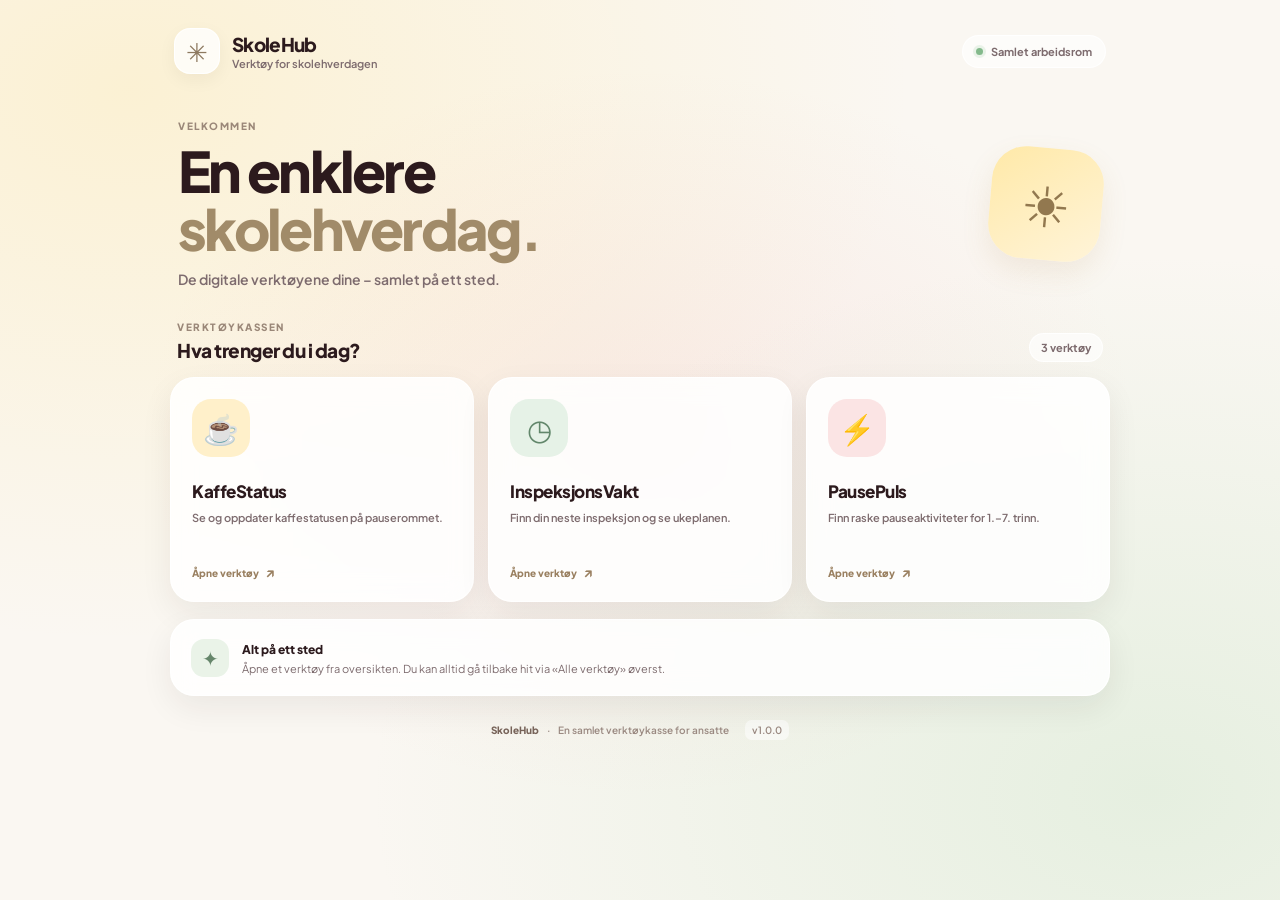
==== index.html @ d15ac7aa "Add files via upload" ====
<!doctype html>
<html lang="no">
<head>
  <meta charset="utf-8">
  <meta name="viewport" content="width=device-width, initial-scale=1">
  <meta name="theme-color" content="#FAF7F2">
  <meta name="description" content="SkoleHub – en samlet verktøykasse for ansatte i skolen.">
  <title>SkoleHub – verktøy for skolehverdagen</title>
  <link rel="preconnect" href="https://fonts.googleapis.com">
  <link rel="preconnect" href="https://fonts.gstatic.com" crossorigin>
  <link href="https://fonts.googleapis.com/css2?family=Plus+Jakarta+Sans:wght@400;500;600;700;800&display=swap" rel="stylesheet">
  <link rel="stylesheet" href="assets/styles.css">
</head>
<body>
  <div class="ambient ambient-one"></div>
  <div class="ambient ambient-two"></div>
  <div class="shell">
    <header class="site-header">
      <a class="brand" href="#hjem" aria-label="SkoleHub – hjem">
        <span class="brand-icon" aria-hidden="true">✳</span>
        <span class="brand-copy"><strong>SkoleHub</strong><small>Verktøy for skolehverdagen</small></span>
      </a>
      <div class="header-right">
        <span class="header-note"><span class="online-dot"></span> Samlet arbeidsrom</span>
      </div>
    </header>

    <main>
      <section id="homeView" class="home-view">
        <div class="welcome">
          <div class="welcome-copy">
            <p class="eyebrow">VELKOMMEN</p>
            <h1>En enklere<br><em>skolehverdag.</em></h1>
            <p class="welcome-text">De digitale verktøyene dine – samlet på ett sted.</p>
          </div>
          <div class="welcome-symbol" aria-hidden="true">☀</div>
        </div>

        <div class="section-heading">
          <div><p class="eyebrow">VERKTØYKASSEN</p><h2>Hva trenger du i dag?</h2></div>
          <span class="tool-count">3 verktøy</span>
        </div>

        <div class="tool-grid">
          <button class="tool-card coffee-card" data-module="kaffestatus">
            <span class="tool-icon" aria-hidden="true">☕</span>
            <span class="tool-content"><strong>KaffeStatus</strong><span>Se og oppdater kaffestatusen på pauserommet.</span><small>Åpne verktøy <b>↗</b></small></span>
          </button>
          <button class="tool-card inspection-card" data-module="inspeksjon">
            <span class="tool-icon" aria-hidden="true">◷</span>
            <span class="tool-content"><strong>InspeksjonsVakt</strong><span>Finn din neste inspeksjon og se ukeplanen.</span><small>Åpne verktøy <b>↗</b></small></span>
          </button>
          <button class="tool-card pause-card" data-module="pausepuls">
            <span class="tool-icon" aria-hidden="true">⚡</span>
            <span class="tool-content"><strong>PausePuls</strong><span>Finn raske pauseaktiviteter for 1.–7. trinn.</span><small>Åpne verktøy <b>↗</b></small></span>
          </button>
        </div>

        <section class="quick-note card">
          <div class="note-icon" aria-hidden="true">✦</div>
          <div><strong>Alt på ett sted</strong><p>Åpne et verktøy fra oversikten. Du kan alltid gå tilbake hit via «Alle verktøy» øverst.</p></div>
        </section>
      </section>

      <section id="moduleView" class="module-view" hidden>
        <div class="module-toolbar">
          <button id="backHome" class="back-button" type="button"><span aria-hidden="true">←</span> Alle verktøy</button>
          <div class="module-heading"><span id="moduleIcon" class="module-heading-icon">☕</span><div><p class="eyebrow">SKOLEHUB · VERKTØY</p><h1 id="moduleTitle">KaffeStatus</h1></div></div>
          <span id="moduleSubtitle" class="module-subtitle">Pauserommet på arbeidsplassen</span>
        </div>
        <div class="module-surface">
          <iframe id="moduleFrame" title="SkoleHub-verktøy" loading="lazy"></iframe>
        </div>
      </section>
    </main>

    <footer class="site-footer"><span>SkoleHub</span><span>·</span><span>En samlet verktøykasse for ansatte</span><span class="footer-version">v1.0.0</span></footer>
  </div>
  <script src="assets/app.js"></script>
</body>
</html>
---- assets/styles.css ----
:root{--bg:#FAF7F2;--ink:#2C1A1D;--muted:#7D6B6E;--card:rgba(255,255,255,.86);--line:rgba(255,255,255,.92);--shadow:0 12px 32px rgba(44,26,29,.07);--radius:24px;--jakarta:'Plus Jakarta Sans',-apple-system,BlinkMacSystemFont,sans-serif}
*{box-sizing:border-box}html{min-height:100%;scroll-behavior:smooth}body{margin:0;min-height:100vh;background-color:var(--bg);background-image:radial-gradient(at 10% 10%,rgba(255,224,130,.27) 0,transparent 48%),radial-gradient(at 90% 88%,rgba(165,214,167,.24) 0,transparent 48%),radial-gradient(at 50% 48%,rgba(239,154,154,.14) 0,transparent 55%);background-attachment:fixed;color:var(--ink);font-family:var(--jakarta);padding:28px 18px 18px;-webkit-font-smoothing:antialiased}
button,a{font:inherit;-webkit-tap-highlight-color:transparent}button{cursor:pointer}.shell{width:100%;max-width:940px;margin:0 auto;position:relative}.site-header{display:flex;align-items:center;justify-content:space-between;margin:0 0 35px;padding:0 4px}.brand{display:flex;align-items:center;gap:12px;color:inherit;text-decoration:none}.brand-icon{width:46px;height:46px;display:grid;place-items:center;background:rgba(255,255,255,.78);border:1px solid var(--line);border-radius:16px;box-shadow:0 6px 18px rgba(44,26,29,.05);font-size:26px;color:#8D7960}.brand-copy{display:flex;flex-direction:column;gap:1px}.brand-copy strong{font-size:19px;font-weight:800;letter-spacing:-.7px}.brand-copy small{font-size:11px;font-weight:600;color:var(--muted)}.header-note{display:inline-flex;align-items:center;gap:8px;padding:9px 13px;border-radius:99px;background:rgba(255,255,255,.62);border:1px solid rgba(255,255,255,.9);font-size:11px;font-weight:700;color:var(--muted)}.online-dot{width:7px;height:7px;border-radius:50%;background:#83B98B;box-shadow:0 0 0 3px rgba(131,185,139,.16)}
.welcome{display:flex;align-items:center;justify-content:space-between;gap:25px;padding:10px 8px 32px}.eyebrow{font-size:10px;line-height:1.4;letter-spacing:1.5px;font-weight:800;color:#9A8778;margin:0 0 9px}.welcome h1{font-size:clamp(36px,6vw,56px);line-height:1.03;letter-spacing:-2.7px;font-weight:800;margin:0;color:var(--ink)}.welcome h1 em{font-style:normal;color:#A18B69}.welcome-text{font-size:14px;color:var(--muted);font-weight:600;margin:13px 0 0}.welcome-symbol{width:112px;height:112px;flex:0 0 112px;border-radius:34px;background:linear-gradient(145deg,#FFE9A8,#FFF4D9);display:grid;place-items:center;font-size:56px;color:#92784F;box-shadow:0 12px 28px rgba(171,133,66,.12);transform:rotate(5deg)}
.section-heading{display:flex;align-items:end;justify-content:space-between;gap:12px;margin:0 7px 15px}.section-heading .eyebrow{margin-bottom:4px}.section-heading h2{font-size:19px;letter-spacing:-.5px;margin:0;font-weight:800}.tool-count{font-size:11px;font-weight:700;color:var(--muted);background:rgba(255,255,255,.62);padding:7px 11px;border-radius:99px;border:1px solid rgba(255,255,255,.86)}
.tool-grid{display:grid;grid-template-columns:repeat(3,minmax(0,1fr));gap:14px}.tool-card{display:flex;flex-direction:column;align-items:flex-start;gap:23px;min-height:218px;text-align:left;padding:21px;border:1px solid rgba(255,255,255,.92);border-radius:var(--radius);background:var(--card);box-shadow:var(--shadow);color:var(--ink);transition:transform .18s ease,box-shadow .18s ease,border-color .18s ease;backdrop-filter:blur(12px)}.tool-card:hover{transform:translateY(-3px);box-shadow:0 17px 34px rgba(44,26,29,.1);border-color:#fff}.tool-card:focus-visible,.back-button:focus-visible{outline:3px solid #C4A979;outline-offset:3px}.tool-icon{height:58px;width:58px;border-radius:19px;display:grid;place-items:center;font-size:29px}.coffee-card .tool-icon{background:#FFF0CA}.inspection-card .tool-icon{background:#E6F2E7;color:#62876B}.pause-card .tool-icon{background:#FBE4E4;color:#A75F61}.tool-content{display:flex;flex-direction:column;align-items:flex-start;gap:7px}.tool-content strong{font-size:17px;font-weight:800;letter-spacing:-.5px}.tool-content>span{min-height:42px;font-size:11px;line-height:1.55;font-weight:600;color:var(--muted)}.tool-content small{margin-top:4px;font-size:10px;font-weight:800;color:#9A8061}.tool-content small b{font-size:14px;margin-left:4px}
.card{background:var(--card);border:1px solid var(--line);border-radius:var(--radius);box-shadow:var(--shadow);backdrop-filter:blur(12px)}.quick-note{display:flex;align-items:center;gap:13px;padding:17px 20px;margin-top:17px}.note-icon{width:38px;height:38px;flex:0 0 38px;border-radius:13px;background:#EAF3E8;display:grid;place-items:center;color:#66866B;font-size:20px}.quick-note strong{font-size:12px;font-weight:800}.quick-note p{margin:3px 0 0;font-size:11px;line-height:1.5;color:var(--muted)}
.module-toolbar{display:grid;grid-template-columns:auto 1fr auto;align-items:center;gap:17px;padding:0 4px 17px}.back-button{display:inline-flex;align-items:center;gap:8px;border:1px solid rgba(255,255,255,.9);background:rgba(255,255,255,.7);color:#6F5C52;border-radius:14px;padding:11px 14px;font-size:11px;font-weight:800;box-shadow:0 5px 15px rgba(44,26,29,.04);white-space:nowrap}.back-button span{font-size:17px;line-height:10px}.module-heading{display:flex;align-items:center;gap:11px;min-width:0}.module-heading-icon{width:43px;height:43px;flex:0 0 43px;display:grid;place-items:center;border-radius:14px;background:rgba(255,255,255,.8);font-size:22px;box-shadow:0 5px 15px rgba(44,26,29,.04)}.module-heading .eyebrow{margin:0 0 3px;font-size:9px}.module-heading h1{font-size:19px;line-height:1.2;letter-spacing:-.5px;margin:0;font-weight:800}.module-subtitle{font-size:10px;font-weight:700;color:var(--muted);text-align:right}.module-surface{padding:16px 12px 8px;min-height:600px;border:1px solid rgba(255,255,255,.86);border-radius:28px;background:rgba(255,255,255,.34);box-shadow:inset 0 1px 0 rgba(255,255,255,.7);overflow:hidden}.module-surface iframe{display:block;width:100%;height:720px;border:0;background:transparent;overflow:hidden} .site-footer{display:flex;justify-content:center;align-items:center;gap:8px;padding:24px 8px 5px;color:#9B8A82;font-size:10px;font-weight:600}.site-footer>span:first-child{font-weight:800;color:#78645A}.footer-version{margin-left:8px;padding:4px 7px;border-radius:7px;background:rgba(255,255,255,.55)}[hidden]{display:none!important}
@media(max-width:720px){body{padding:18px 13px 14px}.site-header{margin-bottom:24px}.welcome{padding:5px 5px 26px}.welcome-symbol{width:84px;height:84px;flex-basis:84px;border-radius:27px;font-size:42px}.tool-grid{grid-template-columns:1fr;gap:10px}.tool-card{min-height:0;flex-direction:row;align-items:center;gap:15px;padding:16px;border-radius:20px}.tool-icon{width:52px;height:52px;flex:0 0 52px;border-radius:16px}.tool-content{gap:4px}.tool-content>span{min-height:0}.tool-content small{margin-top:1px}.module-toolbar{grid-template-columns:auto 1fr;gap:12px}.module-subtitle{grid-column:2;text-align:left;margin-top:-7px}.module-surface{padding:9px 5px 5px;border-radius:22px}.module-surface iframe{height:800px}.header-note{font-size:0;padding:9px}.online-dot{width:8px;height:8px}}
@media(max-width:420px){.welcome h1{font-size:39px}.welcome-symbol{width:70px;height:70px;flex-basis:70px;font-size:35px}.module-heading h1{font-size:17px}.back-button{padding:10px;font-size:10px}.module-heading-icon{height:38px;width:38px;flex-basis:38px}.site-footer{font-size:9px;flex-wrap:wrap}}
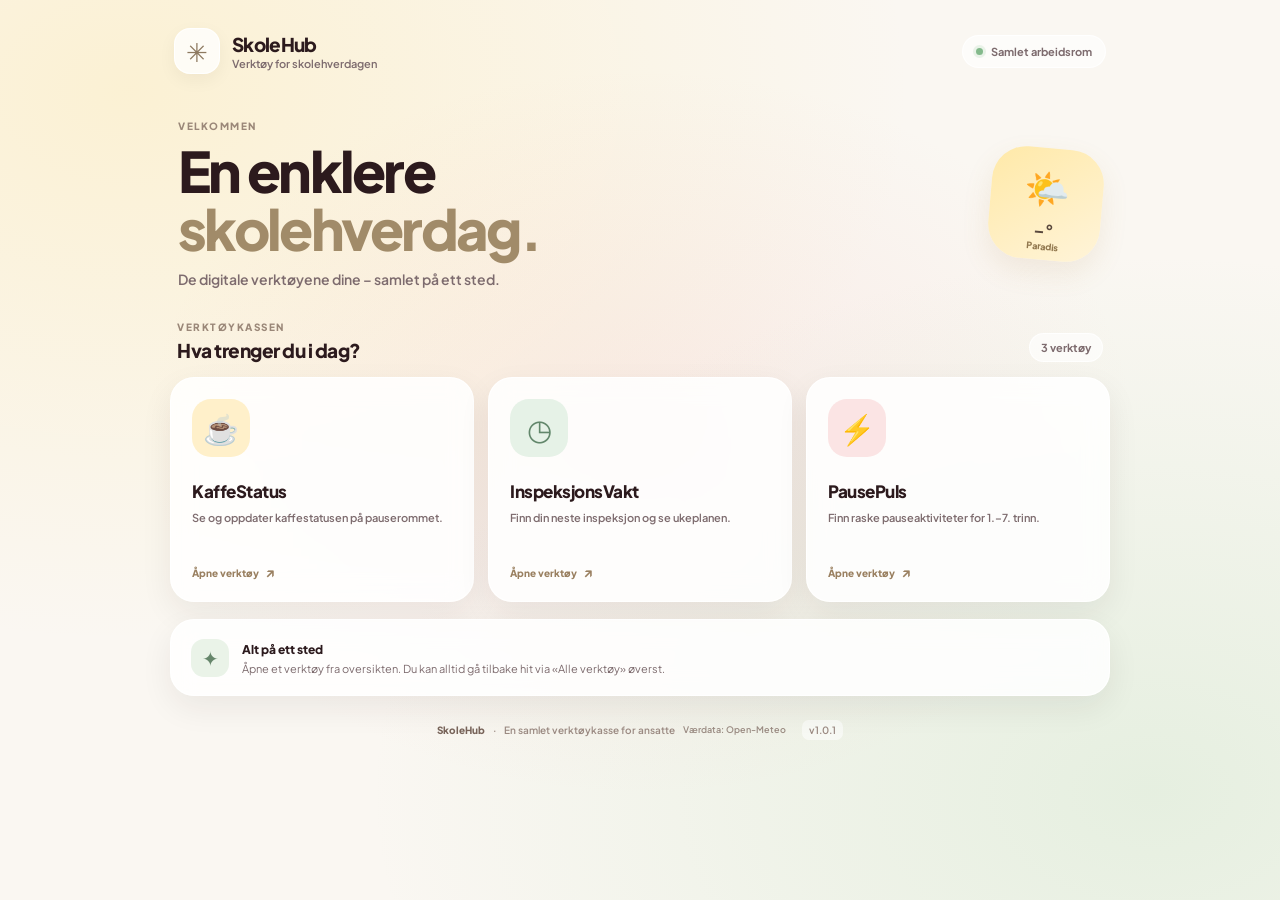
==== commit 067ba37e: "Add files via upload" ====
--- a/index.html
+++ b/index.html
@@ -33,7 +33,11 @@
             <h1>En enklere<br><em>skolehverdag.</em></h1>
             <p class="welcome-text">De digitale verktøyene dine – samlet på ett sted.</p>
           </div>
-          <div class="welcome-symbol" aria-hidden="true">☀</div>
+          <button class="welcome-symbol weather-widget" id="weatherWidget" type="button" aria-label="Henter værmelding for Paradis, Bergen" title="Værmelding for Paradis, Bergen">
+            <span class="weather-icon" id="weatherIcon" aria-hidden="true">☀</span>
+            <strong class="weather-temp" id="weatherTemp">…°</strong>
+            <small class="weather-label" id="weatherLabel">Paradis</small>
+          </button>
         </div>
 
         <div class="section-heading">
@@ -74,7 +78,7 @@
       </section>
     </main>
 
-    <footer class="site-footer"><span>SkoleHub</span><span>·</span><span>En samlet verktøykasse for ansatte</span><span class="footer-version">v1.0.0</span></footer>
+    <footer class="site-footer"><span>SkoleHub</span><span>·</span><span>En samlet verktøykasse for ansatte</span><span class="weather-credit">Værdata: Open-Meteo</span><span class="footer-version">v1.0.1</span></footer>
   </div>
   <script src="assets/app.js"></script>
 </body>
--- a/assets/styles.css
+++ b/assets/styles.css
@@ -8,3 +8,16 @@
 .module-toolbar{display:grid;grid-template-columns:auto 1fr auto;align-items:center;gap:17px;padding:0 4px 17px}.back-button{display:inline-flex;align-items:center;gap:8px;border:1px solid rgba(255,255,255,.9);background:rgba(255,255,255,.7);color:#6F5C52;border-radius:14px;padding:11px 14px;font-size:11px;font-weight:800;box-shadow:0 5px 15px rgba(44,26,29,.04);white-space:nowrap}.back-button span{font-size:17px;line-height:10px}.module-heading{display:flex;align-items:center;gap:11px;min-width:0}.module-heading-icon{width:43px;height:43px;flex:0 0 43px;display:grid;place-items:center;border-radius:14px;background:rgba(255,255,255,.8);font-size:22px;box-shadow:0 5px 15px rgba(44,26,29,.04)}.module-heading .eyebrow{margin:0 0 3px;font-size:9px}.module-heading h1{font-size:19px;line-height:1.2;letter-spacing:-.5px;margin:0;font-weight:800}.module-subtitle{font-size:10px;font-weight:700;color:var(--muted);text-align:right}.module-surface{padding:16px 12px 8px;min-height:600px;border:1px solid rgba(255,255,255,.86);border-radius:28px;background:rgba(255,255,255,.34);box-shadow:inset 0 1px 0 rgba(255,255,255,.7);overflow:hidden}.module-surface iframe{display:block;width:100%;height:720px;border:0;background:transparent;overflow:hidden} .site-footer{display:flex;justify-content:center;align-items:center;gap:8px;padding:24px 8px 5px;color:#9B8A82;font-size:10px;font-weight:600}.site-footer>span:first-child{font-weight:800;color:#78645A}.footer-version{margin-left:8px;padding:4px 7px;border-radius:7px;background:rgba(255,255,255,.55)}[hidden]{display:none!important}
 @media(max-width:720px){body{padding:18px 13px 14px}.site-header{margin-bottom:24px}.welcome{padding:5px 5px 26px}.welcome-symbol{width:84px;height:84px;flex-basis:84px;border-radius:27px;font-size:42px}.tool-grid{grid-template-columns:1fr;gap:10px}.tool-card{min-height:0;flex-direction:row;align-items:center;gap:15px;padding:16px;border-radius:20px}.tool-icon{width:52px;height:52px;flex:0 0 52px;border-radius:16px}.tool-content{gap:4px}.tool-content>span{min-height:0}.tool-content small{margin-top:1px}.module-toolbar{grid-template-columns:auto 1fr;gap:12px}.module-subtitle{grid-column:2;text-align:left;margin-top:-7px}.module-surface{padding:9px 5px 5px;border-radius:22px}.module-surface iframe{height:800px}.header-note{font-size:0;padding:9px}.online-dot{width:8px;height:8px}}
 @media(max-width:420px){.welcome h1{font-size:39px}.welcome-symbol{width:70px;height:70px;flex-basis:70px;font-size:35px}.module-heading h1{font-size:17px}.back-button{padding:10px;font-size:10px}.module-heading-icon{height:38px;width:38px;flex-basis:38px}.site-footer{font-size:9px;flex-wrap:wrap}}
+
+/* Live værkort for Paradis, Bergen */
+.weather-widget{border:0;cursor:pointer;transform:rotate(5deg);font-family:inherit;gap:0;grid-template-rows:1fr auto auto;padding:9px 5px 8px;transition:transform .2s ease,box-shadow .2s ease}
+.weather-widget:hover{transform:rotate(0) translateY(-2px);box-shadow:0 16px 30px rgba(171,133,66,.18)}
+.weather-icon{font-size:37px;line-height:1}
+.weather-temp{font-size:17px;line-height:1.1;color:#59483D;margin-top:3px}
+.weather-label{font-size:9px;font-weight:800;color:#92784F;line-height:1.1;margin-top:2px}
+.weather-widget.is-rain{background:linear-gradient(145deg,#DCEAF3,#F2F7FA);box-shadow:0 12px 28px rgba(89,125,151,.12)}
+.weather-widget.is-cloud{background:linear-gradient(145deg,#E8E9EA,#F7F7F4)}
+.weather-widget.is-snow{background:linear-gradient(145deg,#E5F0F8,#F8FBFD)}
+.weather-credit{font-size:9px;color:#9A8B82}
+@media(max-width:720px){.weather-widget{width:84px;height:84px;flex-basis:84px;border-radius:27px;font-size:inherit}.weather-icon{font-size:29px}.weather-temp{font-size:15px}.weather-label{font-size:8px}}
+@media(max-width:420px){.weather-widget{width:70px;height:70px;flex-basis:70px;border-radius:23px;padding:6px 3px}.weather-icon{font-size:25px}.weather-temp{font-size:13px}.weather-label{font-size:7px}}
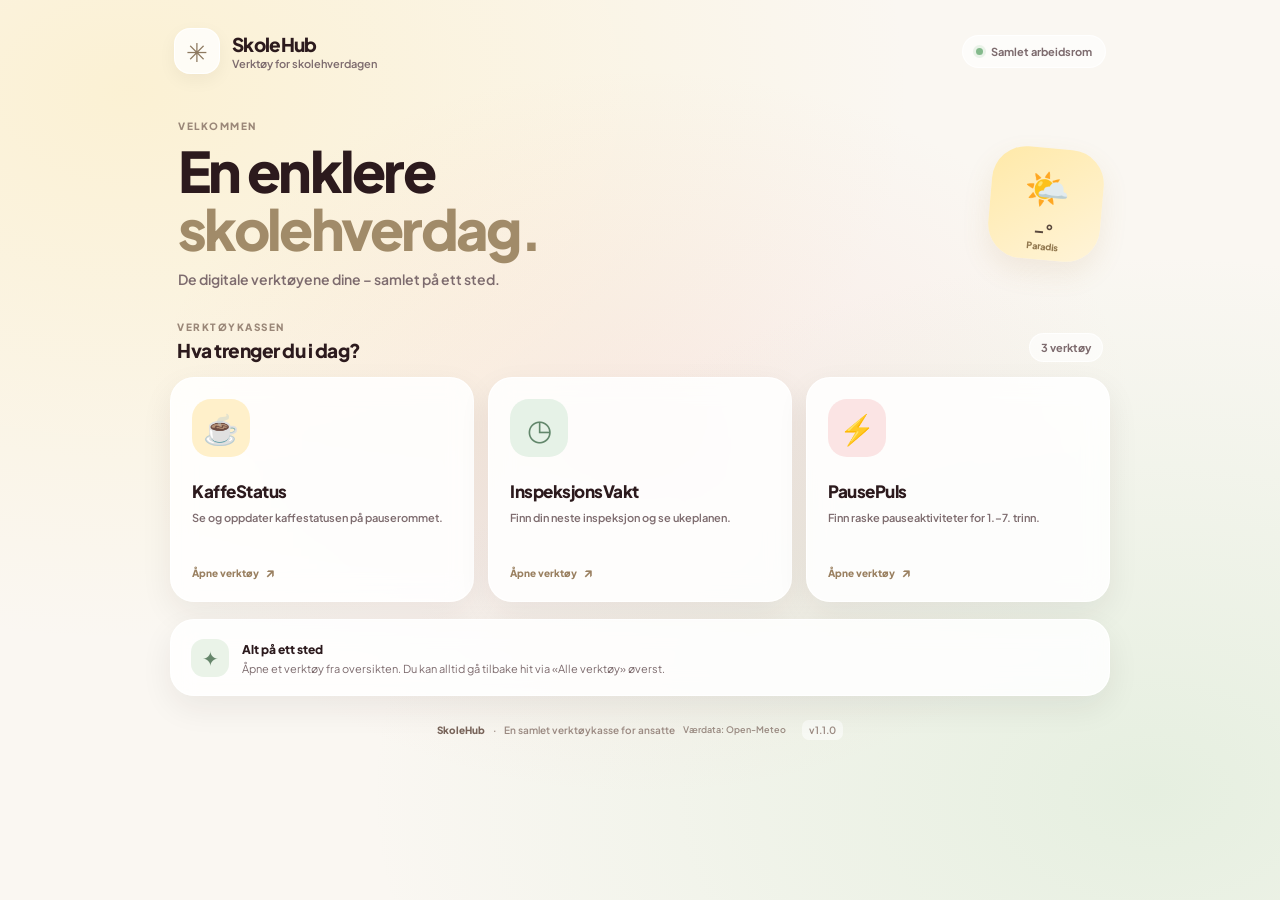
==== commit 6878b376: "Add files via upload" ====
--- a/index.html
+++ b/index.html
@@ -78,7 +78,7 @@
       </section>
     </main>
 
-    <footer class="site-footer"><span>SkoleHub</span><span>·</span><span>En samlet verktøykasse for ansatte</span><span class="weather-credit">Værdata: Open-Meteo</span><span class="footer-version">v1.0.1</span></footer>
+    <footer class="site-footer"><span>SkoleHub</span><span>·</span><span>En samlet verktøykasse for ansatte</span><span class="weather-credit">Værdata: Open-Meteo</span><span class="footer-version">v1.1.0</span></footer>
   </div>
   <script src="assets/app.js"></script>
 </body>
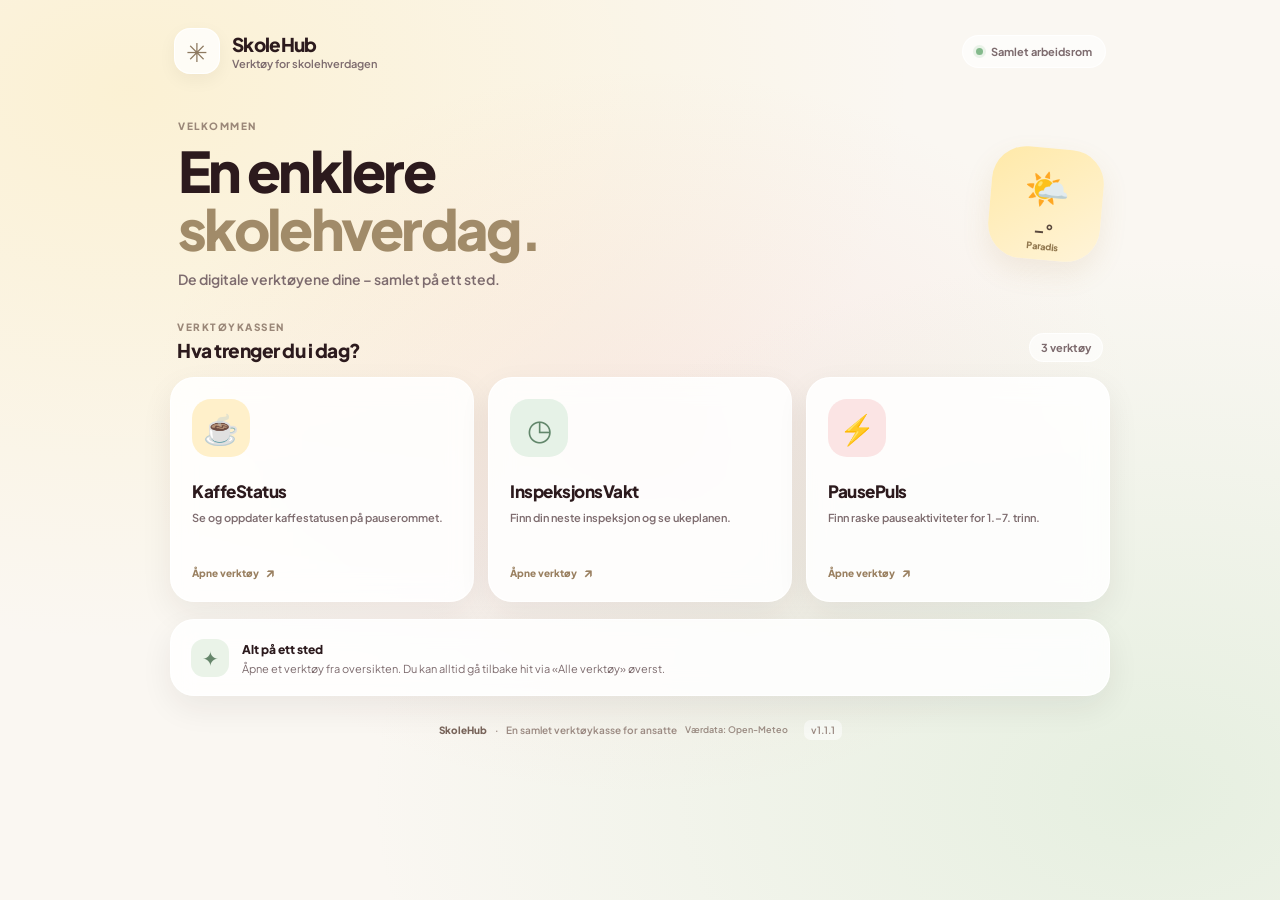
==== commit 16648e81: "Add files via upload" ====
--- a/index.html
+++ b/index.html
@@ -78,7 +78,7 @@
       </section>
     </main>
 
-    <footer class="site-footer"><span>SkoleHub</span><span>·</span><span>En samlet verktøykasse for ansatte</span><span class="weather-credit">Værdata: Open-Meteo</span><span class="footer-version">v1.1.0</span></footer>
+    <footer class="site-footer"><span>SkoleHub</span><span>·</span><span>En samlet verktøykasse for ansatte</span><span class="weather-credit">Værdata: Open-Meteo</span><span class="footer-version">v1.1.1</span></footer>
   </div>
   <script src="assets/app.js"></script>
 </body>
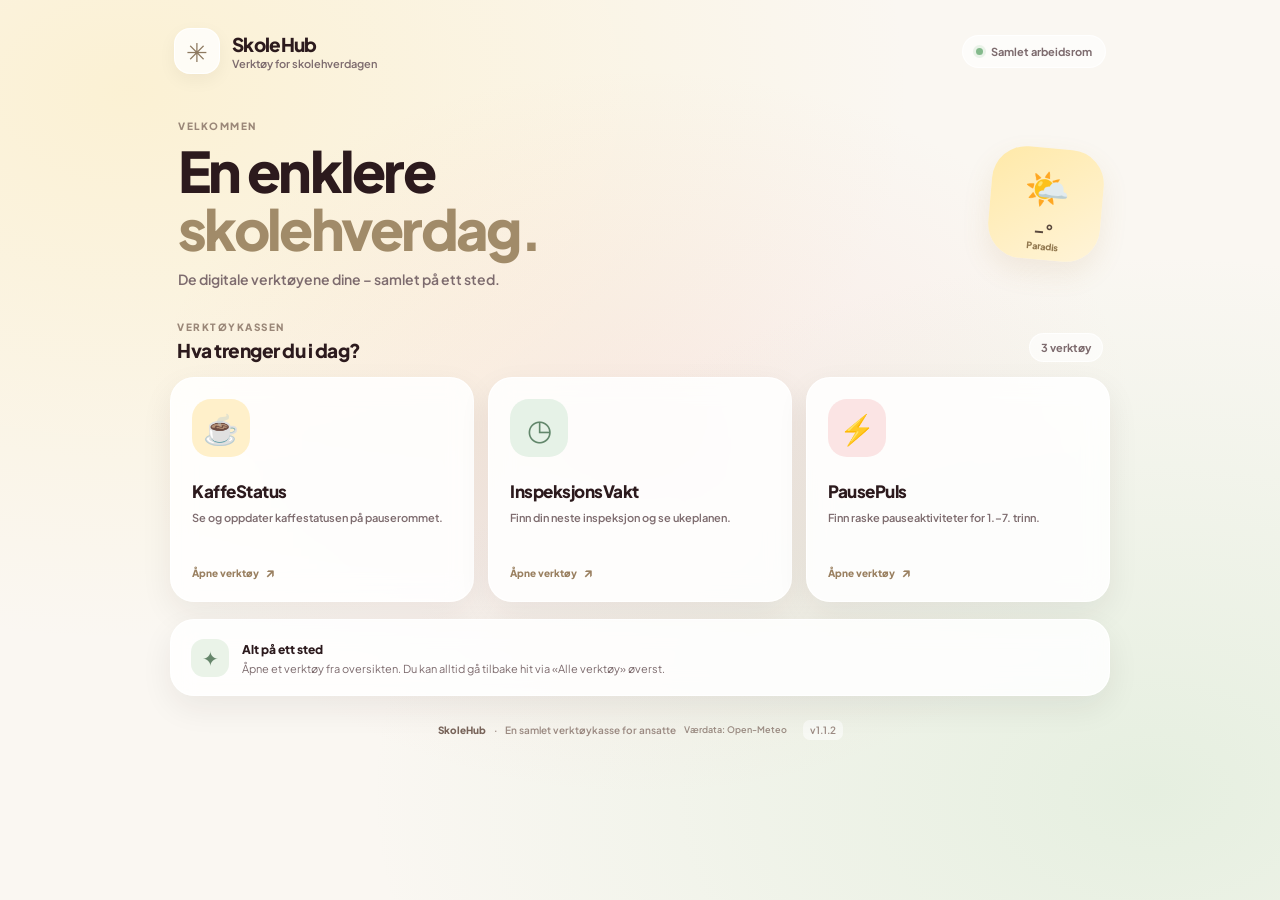
==== commit 7a4eee7e: "Add files via upload" ====
--- a/index.html
+++ b/index.html
@@ -78,7 +78,7 @@
       </section>
     </main>
 
-    <footer class="site-footer"><span>SkoleHub</span><span>·</span><span>En samlet verktøykasse for ansatte</span><span class="weather-credit">Værdata: Open-Meteo</span><span class="footer-version">v1.1.1</span></footer>
+    <footer class="site-footer"><span>SkoleHub</span><span>·</span><span>En samlet verktøykasse for ansatte</span><span class="weather-credit">Værdata: Open-Meteo</span><span class="footer-version">v1.1.2</span></footer>
   </div>
   <script src="assets/app.js"></script>
 </body>
--- a/assets/styles.css
+++ b/assets/styles.css
@@ -21,3 +21,6 @@
 .weather-credit{font-size:9px;color:#9A8B82}
 @media(max-width:720px){.weather-widget{width:84px;height:84px;flex-basis:84px;border-radius:27px;font-size:inherit}.weather-icon{font-size:29px}.weather-temp{font-size:15px}.weather-label{font-size:8px}}
 @media(max-width:420px){.weather-widget{width:70px;height:70px;flex-basis:70px;border-radius:23px;padding:6px 3px}.weather-icon{font-size:25px}.weather-temp{font-size:13px}.weather-label{font-size:7px}}
+
+/* Nattfarger på værkortet etter lokal solnedgang. */
+.weather-widget.is-night{background:linear-gradient(145deg,#E2E5F2,#F3F1F7);box-shadow:0 12px 28px rgba(91,101,139,.12)}
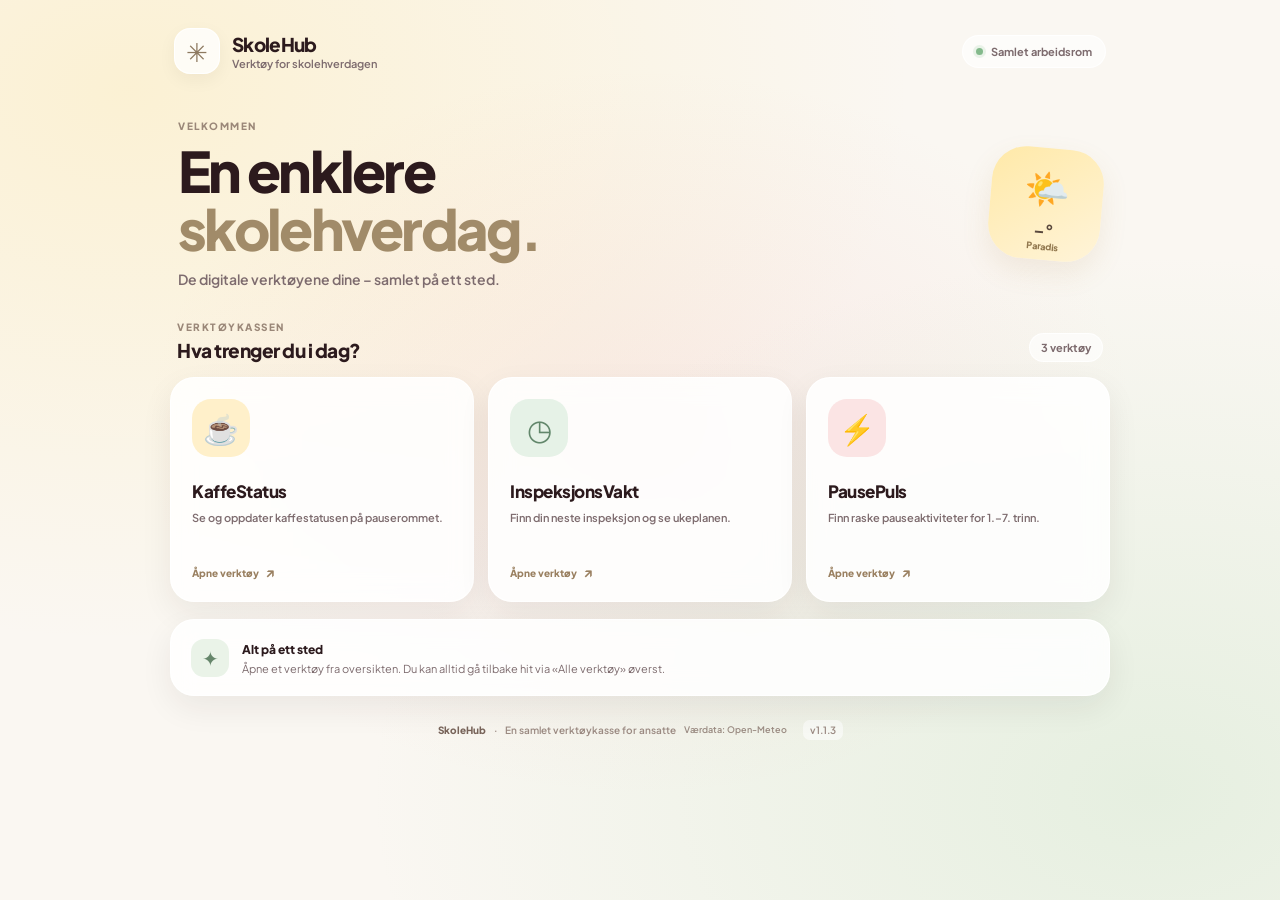
==== commit 0a9284a0: "Add files via upload" ====
--- a/index.html
+++ b/index.html
@@ -78,8 +78,8 @@
       </section>
     </main>
 
-    <footer class="site-footer"><span>SkoleHub</span><span>·</span><span>En samlet verktøykasse for ansatte</span><span class="weather-credit">Værdata: Open-Meteo</span><span class="footer-version">v1.1.2</span></footer>
+    <footer class="site-footer"><span>SkoleHub</span><span>·</span><span>En samlet verktøykasse for ansatte</span><span class="weather-credit">Værdata: Open-Meteo</span><span class="footer-version">v1.1.3</span></footer>
   </div>
-  <script src="assets/app.js"></script>
+  <script src="assets/app.js?v=1.1.3"></script>
 </body>
 </html>
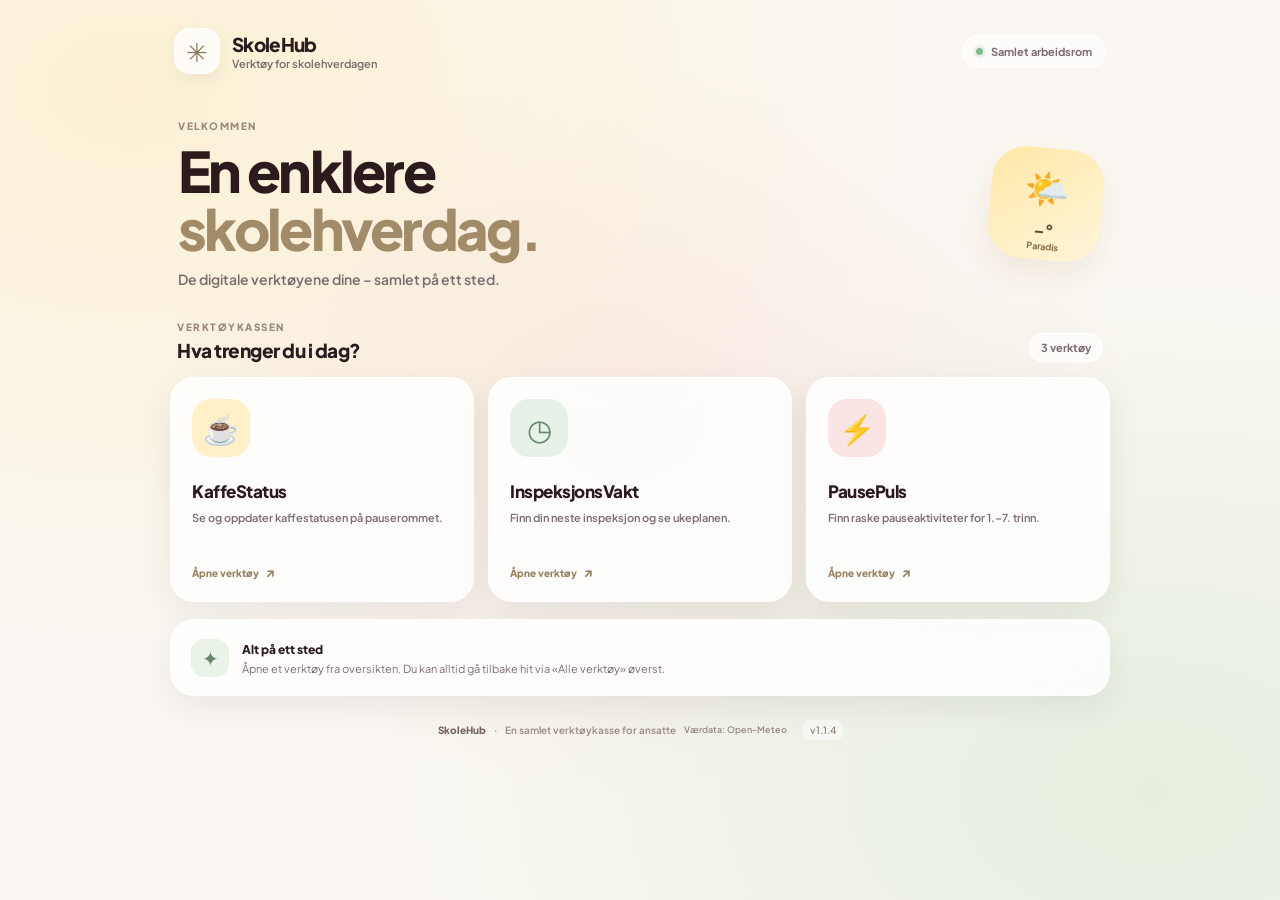
==== commit 9a2c8e40: "Add files via upload" ====
--- a/index.html
+++ b/index.html
@@ -9,7 +9,7 @@
   <link rel="preconnect" href="https://fonts.googleapis.com">
   <link rel="preconnect" href="https://fonts.gstatic.com" crossorigin>
   <link href="https://fonts.googleapis.com/css2?family=Plus+Jakarta+Sans:wght@400;500;600;700;800&display=swap" rel="stylesheet">
-  <link rel="stylesheet" href="assets/styles.css">
+  <link rel="stylesheet" href="assets/styles.css?v=1.1.4">
 </head>
 <body>
   <div class="ambient ambient-one"></div>
@@ -78,8 +78,8 @@
       </section>
     </main>
 
-    <footer class="site-footer"><span>SkoleHub</span><span>·</span><span>En samlet verktøykasse for ansatte</span><span class="weather-credit">Værdata: Open-Meteo</span><span class="footer-version">v1.1.3</span></footer>
+    <footer class="site-footer"><span>SkoleHub</span><span>·</span><span>En samlet verktøykasse for ansatte</span><span class="weather-credit">Værdata: Open-Meteo</span><span class="footer-version">v1.1.4</span></footer>
   </div>
-  <script src="assets/app.js?v=1.1.3"></script>
+  <script src="assets/app.js?v=1.1.4"></script>
 </body>
 </html>
--- a/assets/styles.css
+++ b/assets/styles.css
@@ -13,6 +13,12 @@
 .weather-widget{border:0;cursor:pointer;transform:rotate(5deg);font-family:inherit;gap:0;grid-template-rows:1fr auto auto;padding:9px 5px 8px;transition:transform .2s ease,box-shadow .2s ease}
 .weather-widget:hover{transform:rotate(0) translateY(-2px);box-shadow:0 16px 30px rgba(171,133,66,.18)}
 .weather-icon{font-size:37px;line-height:1}
+/* Nattikon: månen ligger bak skyen, med tydelig overlapp. */
+.weather-icon{display:grid;place-items:center}
+.night-weather-icon{position:relative;display:block;width:1.5em;height:1.22em;line-height:1}
+.night-moon,.night-cloud{position:absolute;display:block;line-height:1;font-size:1em}
+.night-moon{left:0;top:-.04em;z-index:1}
+.night-cloud{right:-.12em;bottom:-.04em;z-index:2;filter:drop-shadow(0 1px 1px rgba(44,26,29,.12))}
 .weather-temp{font-size:17px;line-height:1.1;color:#59483D;margin-top:3px}
 .weather-label{font-size:9px;font-weight:800;color:#92784F;line-height:1.1;margin-top:2px}
 .weather-widget.is-rain{background:linear-gradient(145deg,#DCEAF3,#F2F7FA);box-shadow:0 12px 28px rgba(89,125,151,.12)}
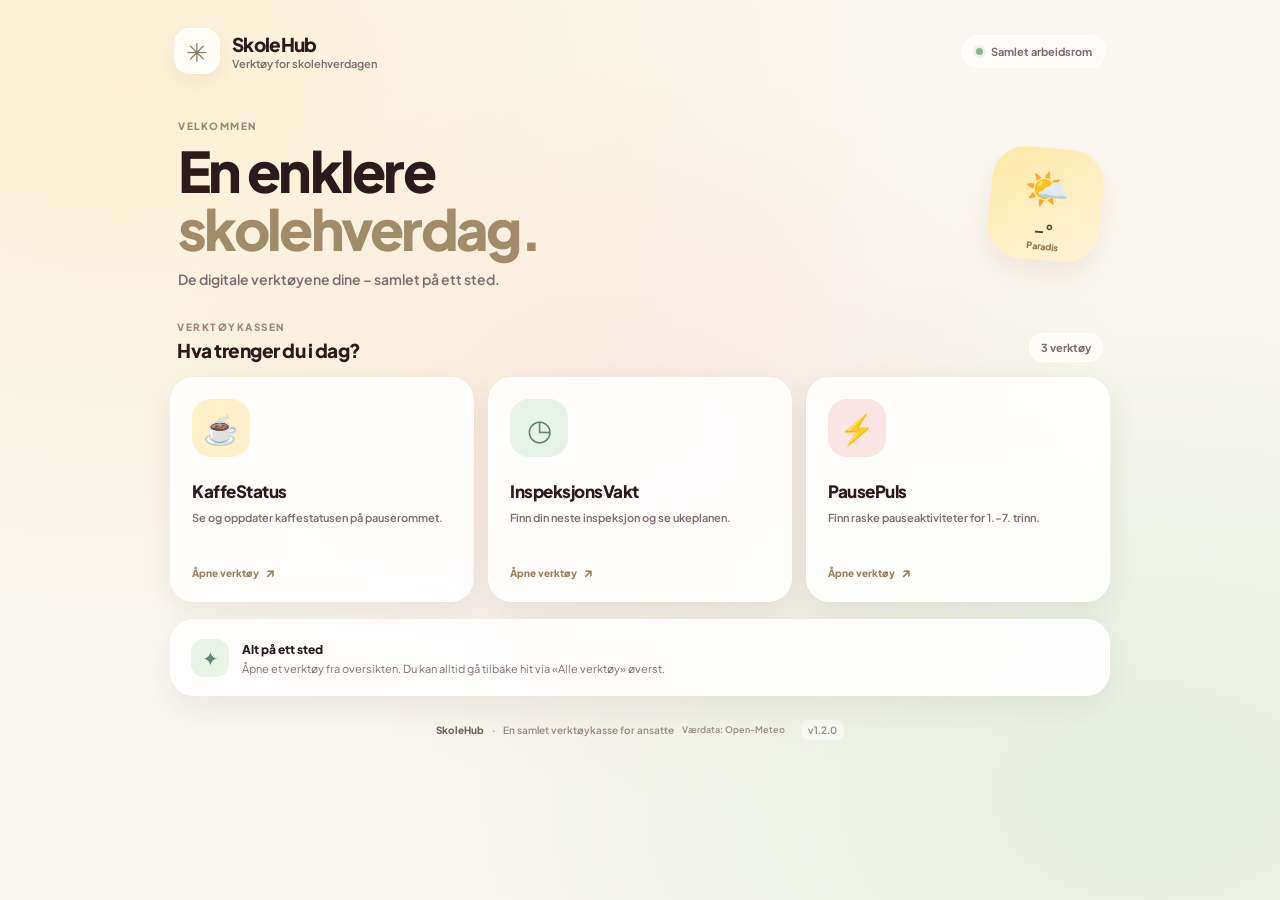
==== commit 854a2e7e: "Add files via upload" ====
--- a/index.html
+++ b/index.html
@@ -9,7 +9,7 @@
   <link rel="preconnect" href="https://fonts.googleapis.com">
   <link rel="preconnect" href="https://fonts.gstatic.com" crossorigin>
   <link href="https://fonts.googleapis.com/css2?family=Plus+Jakarta+Sans:wght@400;500;600;700;800&display=swap" rel="stylesheet">
-  <link rel="stylesheet" href="assets/styles.css?v=1.1.4">
+  <link rel="stylesheet" href="assets/styles.css?v=1.2.0">
 </head>
 <body>
   <div class="ambient ambient-one"></div>
@@ -78,8 +78,8 @@
       </section>
     </main>
 
-    <footer class="site-footer"><span>SkoleHub</span><span>·</span><span>En samlet verktøykasse for ansatte</span><span class="weather-credit">Værdata: Open-Meteo</span><span class="footer-version">v1.1.4</span></footer>
+    <footer class="site-footer"><span>SkoleHub</span><span>·</span><span>En samlet verktøykasse for ansatte</span><span class="weather-credit">Værdata: Open-Meteo</span><span class="footer-version">v1.2.0</span></footer>
   </div>
-  <script src="assets/app.js?v=1.1.4"></script>
+  <script src="assets/app.js?v=1.2.0"></script>
 </body>
 </html>
